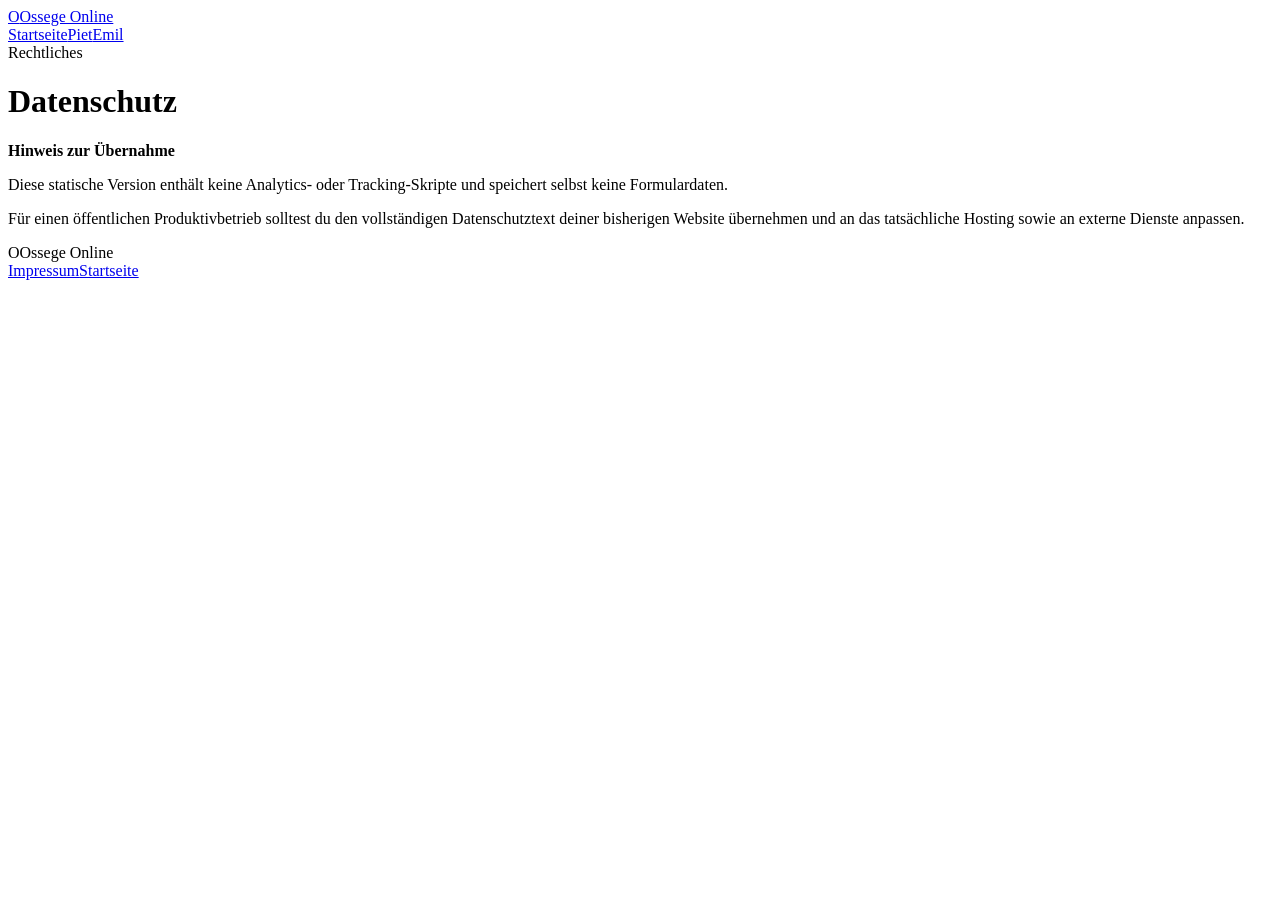
==== datenschutz.html @ f27d9ede "Add files via upload" ====
<!doctype html><html lang="de"><head><meta charset="utf-8"><meta name="viewport" content="width=device-width, initial-scale=1"><meta name="theme-color" content="#0b0b0c"><title>Datenschutz – Ossege Online</title><link rel="stylesheet" href="css/style.css"></head><body class="subpage"><header class="site-header solid"><nav class="nav shell"><a class="brand" href="index.html"><span class="brand-mark">O</span><span>Ossege Online</span></a><div class="nav-links"><a href="index.html">Startseite</a><a href="kontakt-piet.html">Piet</a><a href="kontakt-emil.html">Emil</a></div></nav></header><main class="legal shell section"><div class="section-kicker">Rechtliches</div><h1>Datenschutz</h1><div class="legal-copy"><p><strong>Hinweis zur Übernahme</strong></p><p>Diese statische Version enthält keine Analytics- oder Tracking-Skripte und speichert selbst keine Formulardaten.</p><p>Für einen öffentlichen Produktivbetrieb solltest du den vollständigen Datenschutztext deiner bisherigen Website übernehmen und an das tatsächliche Hosting sowie an externe Dienste anpassen.</p></div></main><footer class="footer"><div class="shell footer-main"><div class="brand footer-brand"><span class="brand-mark">O</span><span>Ossege Online</span></div><div class="footer-links"><a href="impressum.html">Impressum</a><a href="index.html">Startseite</a></div></div></footer><script src="js/main.js"></script></body></html>
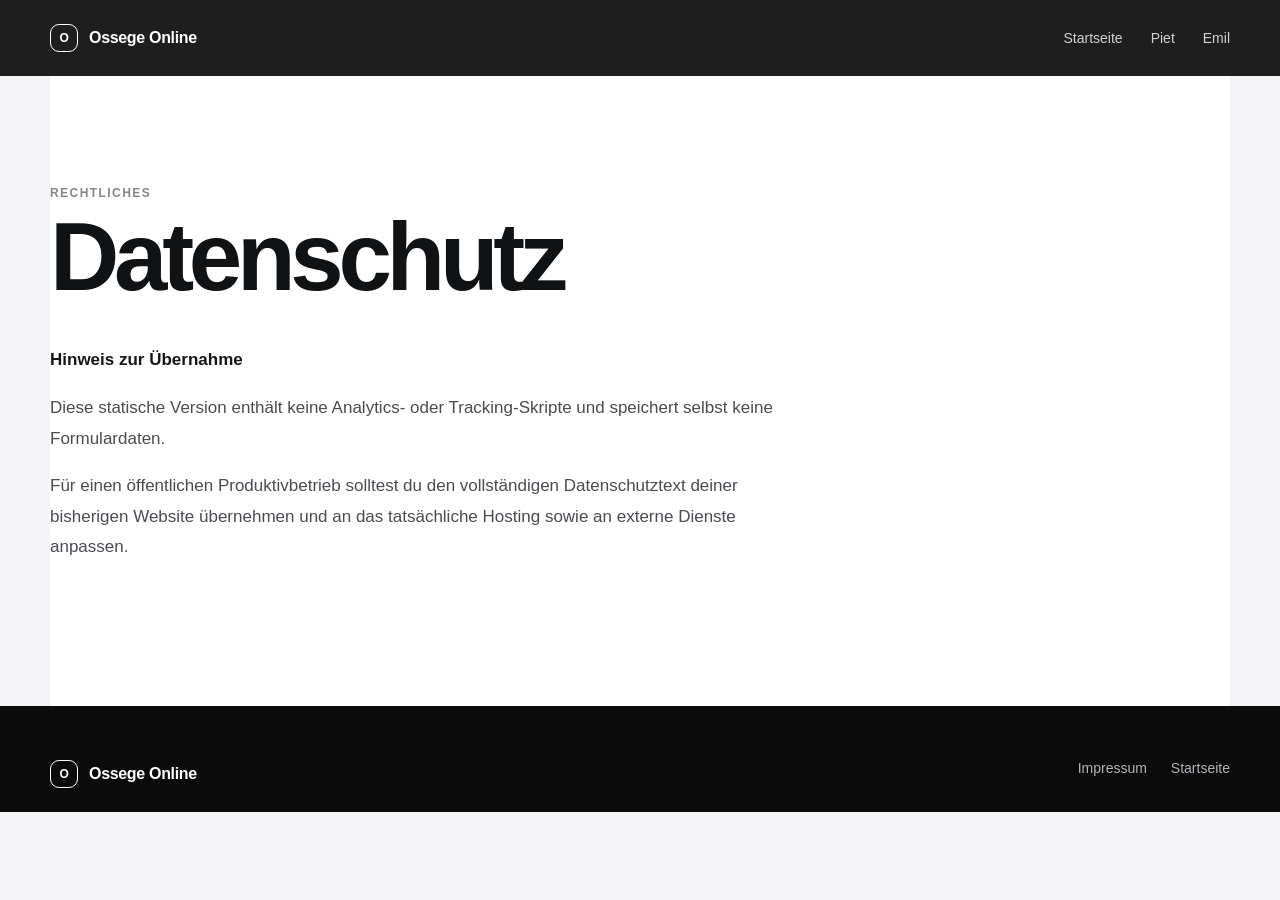
==== commit 83ad8e53: "Add files via upload" ====
--- a/datenschutz.html
+++ b/datenschutz.html
@@ -1 +1 @@
-<!doctype html><html lang="de"><head><meta charset="utf-8"><meta name="viewport" content="width=device-width, initial-scale=1"><meta name="theme-color" content="#0b0b0c"><title>Datenschutz – Ossege Online</title><link rel="stylesheet" href="css/style.css"></head><body class="subpage"><header class="site-header solid"><nav class="nav shell"><a class="brand" href="index.html"><span class="brand-mark">O</span><span>Ossege Online</span></a><div class="nav-links"><a href="index.html">Startseite</a><a href="kontakt-piet.html">Piet</a><a href="kontakt-emil.html">Emil</a></div></nav></header><main class="legal shell section"><div class="section-kicker">Rechtliches</div><h1>Datenschutz</h1><div class="legal-copy"><p><strong>Hinweis zur Übernahme</strong></p><p>Diese statische Version enthält keine Analytics- oder Tracking-Skripte und speichert selbst keine Formulardaten.</p><p>Für einen öffentlichen Produktivbetrieb solltest du den vollständigen Datenschutztext deiner bisherigen Website übernehmen und an das tatsächliche Hosting sowie an externe Dienste anpassen.</p></div></main><footer class="footer"><div class="shell footer-main"><div class="brand footer-brand"><span class="brand-mark">O</span><span>Ossege Online</span></div><div class="footer-links"><a href="impressum.html">Impressum</a><a href="index.html">Startseite</a></div></div></footer><script src="js/main.js"></script></body></html>
+<!doctype html><html lang="de"><head><meta charset="utf-8"><meta name="viewport" content="width=device-width, initial-scale=1"><meta name="theme-color" content="#0b0b0c"><title>Datenschutz – Ossege Online</title><link rel="stylesheet" href="style.css"></head><body class="subpage"><header class="site-header solid"><nav class="nav shell"><a class="brand" href="index.html"><span class="brand-mark">O</span><span>Ossege Online</span></a><div class="nav-links"><a href="index.html">Startseite</a><a href="kontakt-piet.html">Piet</a><a href="kontakt-emil.html">Emil</a></div></nav></header><main class="legal shell section"><div class="section-kicker">Rechtliches</div><h1>Datenschutz</h1><div class="legal-copy"><p><strong>Hinweis zur Übernahme</strong></p><p>Diese statische Version enthält keine Analytics- oder Tracking-Skripte und speichert selbst keine Formulardaten.</p><p>Für einen öffentlichen Produktivbetrieb solltest du den vollständigen Datenschutztext deiner bisherigen Website übernehmen und an das tatsächliche Hosting sowie an externe Dienste anpassen.</p></div></main><footer class="footer"><div class="shell footer-main"><div class="brand footer-brand"><span class="brand-mark">O</span><span>Ossege Online</span></div><div class="footer-links"><a href="impressum.html">Impressum</a><a href="index.html">Startseite</a></div></div></footer><script src="main.js"></script></body></html>
--- a/style.css
+++ b/style.css
@@ -0,0 +1,12 @@
+:root{
+  --bg:#f5f5f7;--surface:#fff;--ink:#111214;--muted:#707078;--line:rgba(17,18,20,.10);
+  --dark:#0b0b0c;--dark-2:#161619;--white:#fff;--radius:28px;--shadow:0 24px 70px rgba(0,0,0,.10);
+  --serif:Georgia,"Times New Roman",serif;--sans:-apple-system,BlinkMacSystemFont,"SF Pro Display","SF Pro Text",Inter,Segoe UI,Roboto,Helvetica,Arial,sans-serif;
+}
+*{box-sizing:border-box}html{scroll-behavior:smooth}body{margin:0;background:var(--bg);color:var(--ink);font-family:var(--sans);-webkit-font-smoothing:antialiased}body.menu-open{overflow:hidden}img{display:block;max-width:100%}a{color:inherit;text-decoration:none}.shell{width:min(1180px,calc(100% - 48px));margin-inline:auto}.site-header{position:absolute;top:0;left:0;right:0;z-index:20;color:#fff}.site-header.solid{position:relative;background:rgba(11,11,12,.92);backdrop-filter:saturate(160%) blur(18px)}.nav{height:76px;display:flex;align-items:center;justify-content:space-between}.brand{display:inline-flex;align-items:center;gap:11px;font-weight:700;letter-spacing:-.02em}.brand-mark{width:28px;height:28px;border:1px solid currentColor;border-radius:9px;display:grid;place-items:center;font-size:12px}.nav-links{display:flex;align-items:center;gap:28px;font-size:14px;color:rgba(255,255,255,.80)}.nav-links a{transition:color .2s ease}.nav-links a:hover,.nav-links a[aria-current="page"]{color:#fff}.nav-toggle{display:none}
+.hero{position:relative;min-height:100svh;display:flex;align-items:center;overflow:hidden;background:#151515;color:#fff}.hero-image{position:absolute;inset:0;width:100%;height:100%;object-fit:cover;object-position:center center;transform:scale(1.02)}.hero-scrim{position:absolute;inset:0;background:linear-gradient(180deg,rgba(0,0,0,.28) 0%,rgba(0,0,0,.12) 35%,rgba(0,0,0,.72) 100%)}.hero-content{position:relative;z-index:1;padding-top:76px}.eyebrow,.section-kicker,.small-label{font-size:12px;font-weight:700;letter-spacing:.12em;text-transform:uppercase}.hero .eyebrow{color:rgba(255,255,255,.72);margin:0 0 14px}.hero h1{font-size:clamp(64px,11vw,144px);line-height:.82;letter-spacing:-.07em;margin:0;max-width:900px}.hero h1 span{font-family:var(--serif);font-style:italic;font-weight:400;letter-spacing:-.08em}.hero-copy{font-size:clamp(17px,2vw,22px);max-width:520px;color:rgba(255,255,255,.82);margin:30px 0}.pill-button{display:inline-flex;align-items:center;gap:18px;padding:13px 16px 13px 20px;border-radius:999px;font-size:14px;font-weight:650;transition:transform .25s ease,background .25s ease}.pill-button:hover{transform:translateY(-2px)}.pill-button-light{background:#fff;color:#111}.pill-button span{font-size:18px}.hero-scroll{position:absolute;left:50%;bottom:28px;z-index:2;width:1px;height:46px;background:rgba(255,255,255,.25);overflow:hidden}.hero-scroll span{display:block;width:100%;height:18px;background:#fff;animation:scrollLine 1.8s ease-in-out infinite}.section{padding-block:110px}.intro{background:#fff}.section-kicker{color:#86868b;margin-bottom:14px}.intro-grid{display:grid;grid-template-columns:1.05fr .95fr;gap:10vw;align-items:end}.intro h2,.section-heading h2,.contact-hero h1,.soft-panel h2,.legal h1{margin:0;letter-spacing:-.055em}.intro h2{font-size:clamp(46px,7vw,90px);line-height:.94}.intro p{font-size:18px;line-height:1.65;color:var(--muted);margin:0 0 12px}.intro .lead,.contact-hero .lead{font-size:clamp(21px,2.2vw,29px);line-height:1.35;color:var(--ink);letter-spacing:-.025em}.people{background:#f5f5f7}.section-heading{display:flex;justify-content:space-between;gap:40px;align-items:end;margin-bottom:38px}.section-heading h2{font-size:clamp(38px,5vw,62px);line-height:.98}.section-heading>p{max-width:310px;color:var(--muted);margin:0;line-height:1.5}.profile-grid{display:grid;grid-template-columns:1fr 1fr;gap:22px}.profile-card{background:#fff;border-radius:var(--radius);overflow:hidden;box-shadow:0 1px 0 rgba(0,0,0,.03);transition:transform .45s cubic-bezier(.2,.7,.2,1),box-shadow .45s ease}.profile-card:hover{transform:translateY(-7px);box-shadow:var(--shadow)}.profile-image-wrap{aspect-ratio:1.22/1;overflow:hidden;background:#ddd}.profile-image-wrap img{width:100%;height:100%;object-fit:cover;transition:transform .75s cubic-bezier(.2,.7,.2,1)}.profile-card:hover .profile-image-wrap img{transform:scale(1.035)}.profile-card-body{display:flex;justify-content:space-between;align-items:center;padding:22px 24px 24px}.small-label{color:#8a8a90;font-size:10px;margin-bottom:7px}.profile-card h3{margin:0;font-size:25px;letter-spacing:-.035em}.circle-arrow{width:40px;height:40px;border:1px solid var(--line);border-radius:50%;display:grid;place-items:center;font-size:18px;transition:transform .25s ease,background .25s ease}.profile-card:hover .circle-arrow{transform:rotate(8deg);background:#111;color:#fff}.quote{padding-top:0;background:#f5f5f7}.quote-card{background:#121214;color:#fff;border-radius:34px;padding:70px 7vw;position:relative;overflow:hidden}.quote-card:after{content:"";position:absolute;inset:auto -15% -75% auto;width:65%;aspect-ratio:1;border-radius:50%;background:radial-gradient(circle,rgba(255,255,255,.10),transparent 60%)}.quote-mark{display:block;font-family:var(--serif);font-size:80px;line-height:.55;color:rgba(255,255,255,.4)}.quote-card p{position:relative;z-index:1;margin:16px 0 0;font-family:var(--serif);font-size:clamp(38px,6vw,82px);letter-spacing:-.04em;line-height:1}
+.contact-hero{padding-top:70px;background:#fff}.contact-hero-grid{display:grid;grid-template-columns:1fr .72fr;gap:9vw;align-items:center;min-height:620px}.contact-hero h1{font-size:clamp(70px,10vw,130px);line-height:.84}.portrait-card{aspect-ratio:1/1;max-width:530px;margin-left:auto;border-radius:34px;overflow:hidden;background:#ddd;box-shadow:var(--shadow)}.portrait-card img{width:100%;height:100%;object-fit:cover}.contact-links{background:#f5f5f7}.link-list{border-top:1px solid var(--line)}.link-row{display:flex;align-items:center;justify-content:space-between;padding:22px 0;border-bottom:1px solid var(--line);font-size:clamp(20px,2.5vw,30px);letter-spacing:-.035em;transition:padding .28s ease;color:#141416}.link-row span:last-child{font-size:24px;color:#8a8a90}.link-row:hover{padding-left:10px;padding-right:10px}.contact-note{padding-top:0;background:#f5f5f7}.soft-panel{background:#fff;border-radius:34px;padding:56px}.soft-panel h2{font-size:clamp(42px,6vw,76px);line-height:.95;margin-bottom:22px}.soft-panel p{max-width:650px;color:var(--muted);font-size:18px;line-height:1.6;margin:0}
+.legal{min-height:70svh;background:#fff}.legal h1{font-size:clamp(56px,8vw,96px);line-height:.9;margin-bottom:45px}.legal-copy{max-width:760px;color:#4b4b52;font-size:17px;line-height:1.8}.legal-copy strong{color:#17171a}.footer{background:#0b0b0c;color:#fff;padding:54px 0 24px}.footer-main{display:flex;justify-content:space-between;gap:50px}.footer-brand{color:#fff}.footer-note{color:#8e8e95;max-width:340px;line-height:1.5;margin:18px 0 0;font-size:14px}.footer-links{display:flex;flex-wrap:wrap;gap:12px 24px;align-content:flex-start}.footer-links a{color:#b3b3ba;font-size:14px}.footer-links a:hover{color:#fff}.footer-bottom{margin-top:60px;padding-top:18px;border-top:1px solid rgba(255,255,255,.10);display:flex;justify-content:space-between;color:#707078;font-size:12px}
+.reveal{opacity:0;transform:translateY(24px);transition:opacity .8s ease,transform .8s cubic-bezier(.2,.65,.25,1)}.reveal.is-visible{opacity:1;transform:none}.reveal-delay{transition-delay:.10s}@keyframes scrollLine{0%{transform:translateY(-18px);opacity:0}20%{opacity:1}70%{opacity:1}100%{transform:translateY(46px);opacity:0}}
+@media(max-width:800px){.shell{width:min(100% - 32px,1180px)}.nav{height:68px}.nav-toggle{display:flex;flex-direction:column;gap:6px;border:0;background:none;color:#fff;padding:10px;cursor:pointer}.nav-toggle span{width:22px;height:1.5px;background:currentColor;transition:transform .25s ease}.nav-links{position:fixed;inset:68px 0 0;background:rgba(11,11,12,.97);backdrop-filter:blur(24px);flex-direction:column;justify-content:center;gap:26px;font-size:30px;opacity:0;pointer-events:none;transform:translateY(-10px);transition:opacity .3s ease,transform .3s ease}.nav-links.open{opacity:1;pointer-events:auto;transform:none}.nav-toggle.active span:first-child{transform:translateY(3.75px) rotate(45deg)}.nav-toggle.active span:last-child{transform:translateY(-3.75px) rotate(-45deg)}.hero h1{font-size:clamp(64px,21vw,110px)}.hero-copy{max-width:390px}.section{padding-block:82px}.intro-grid,.contact-hero-grid{grid-template-columns:1fr;gap:45px}.intro-grid h2{font-size:clamp(48px,15vw,78px)}.profile-grid{grid-template-columns:1fr}.section-heading,.footer-main{display:block}.section-heading>p{margin-top:16px}.quote-card{padding:48px 28px}.contact-hero{padding-top:65px}.portrait-card{margin:0;max-width:none;width:min(100%,580px)}.soft-panel{padding:38px 26px}.footer-links{margin-top:30px}.footer-bottom{display:block}.footer-bottom span+span{display:none}}
+@media(prefers-reduced-motion:reduce){html{scroll-behavior:auto}.reveal{opacity:1;transform:none;transition:none}.hero-scroll{display:none}*{animation:none!important;transition:none!important}}
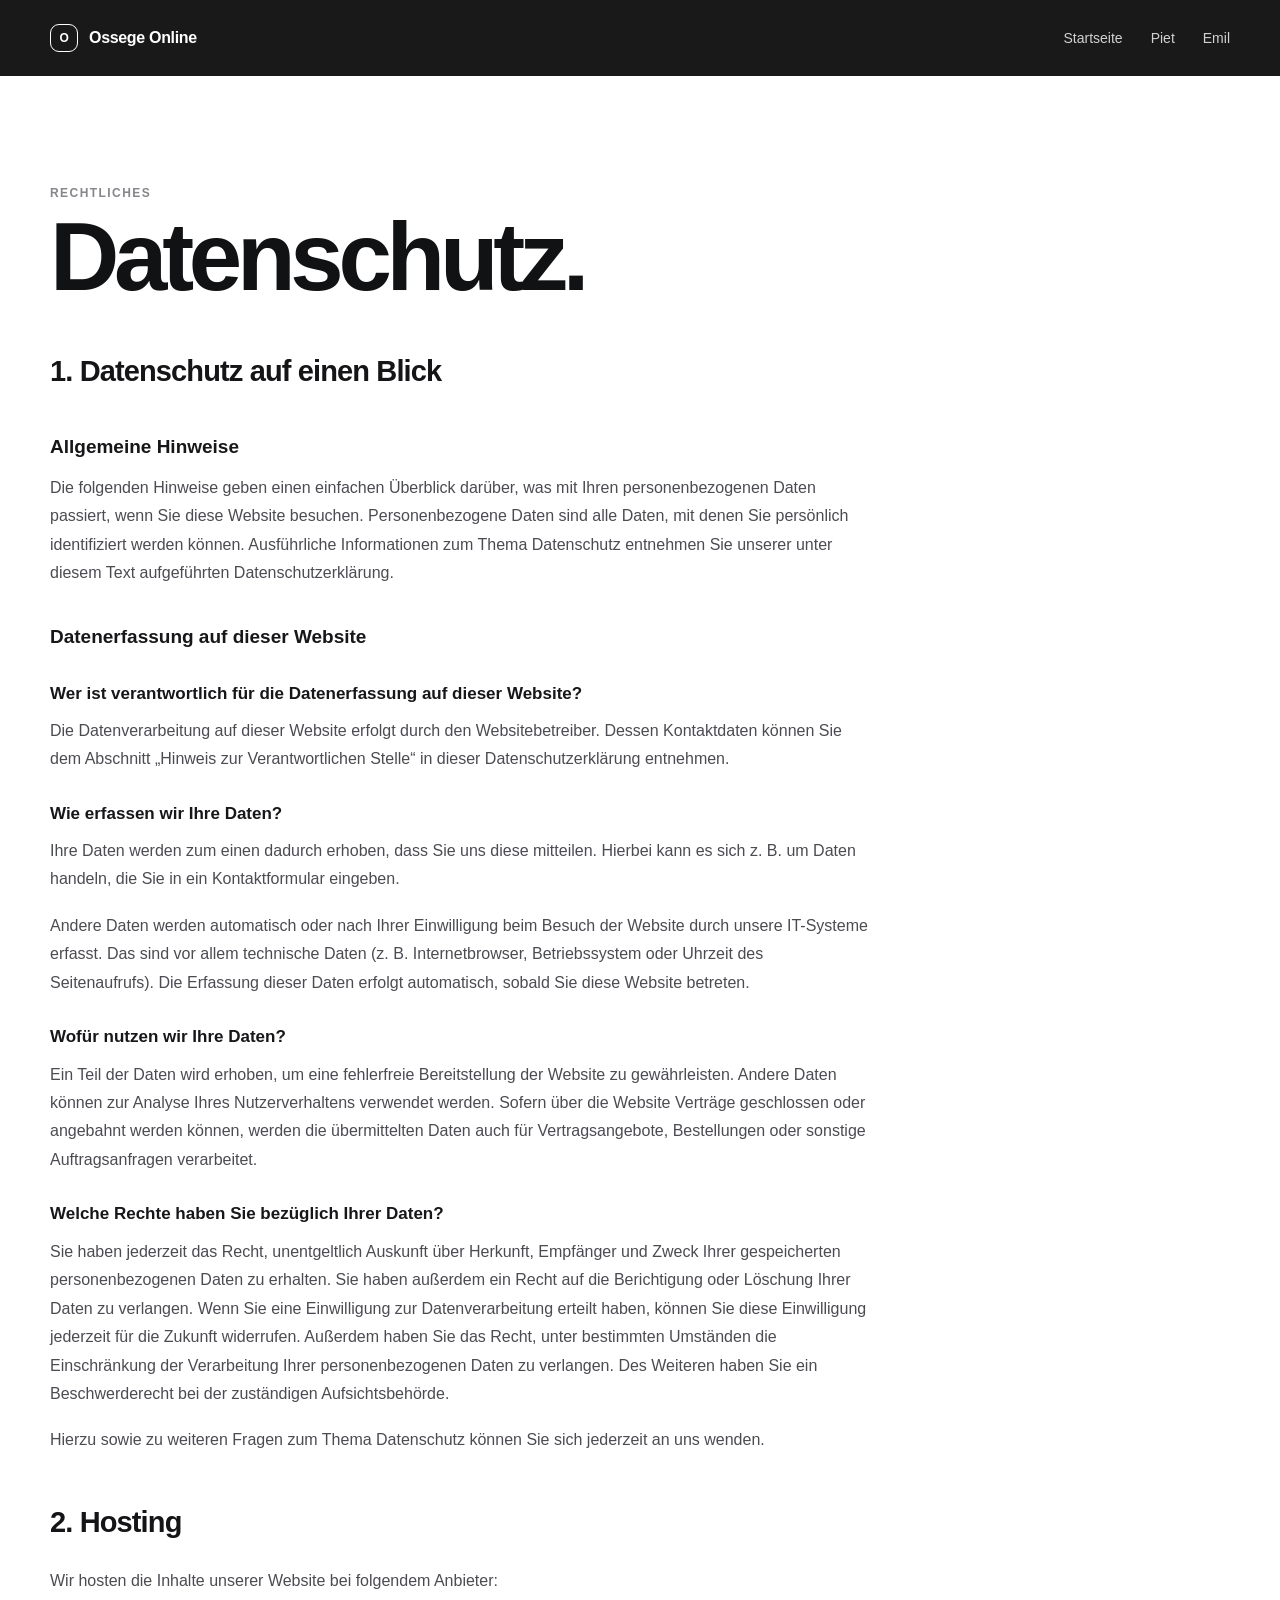
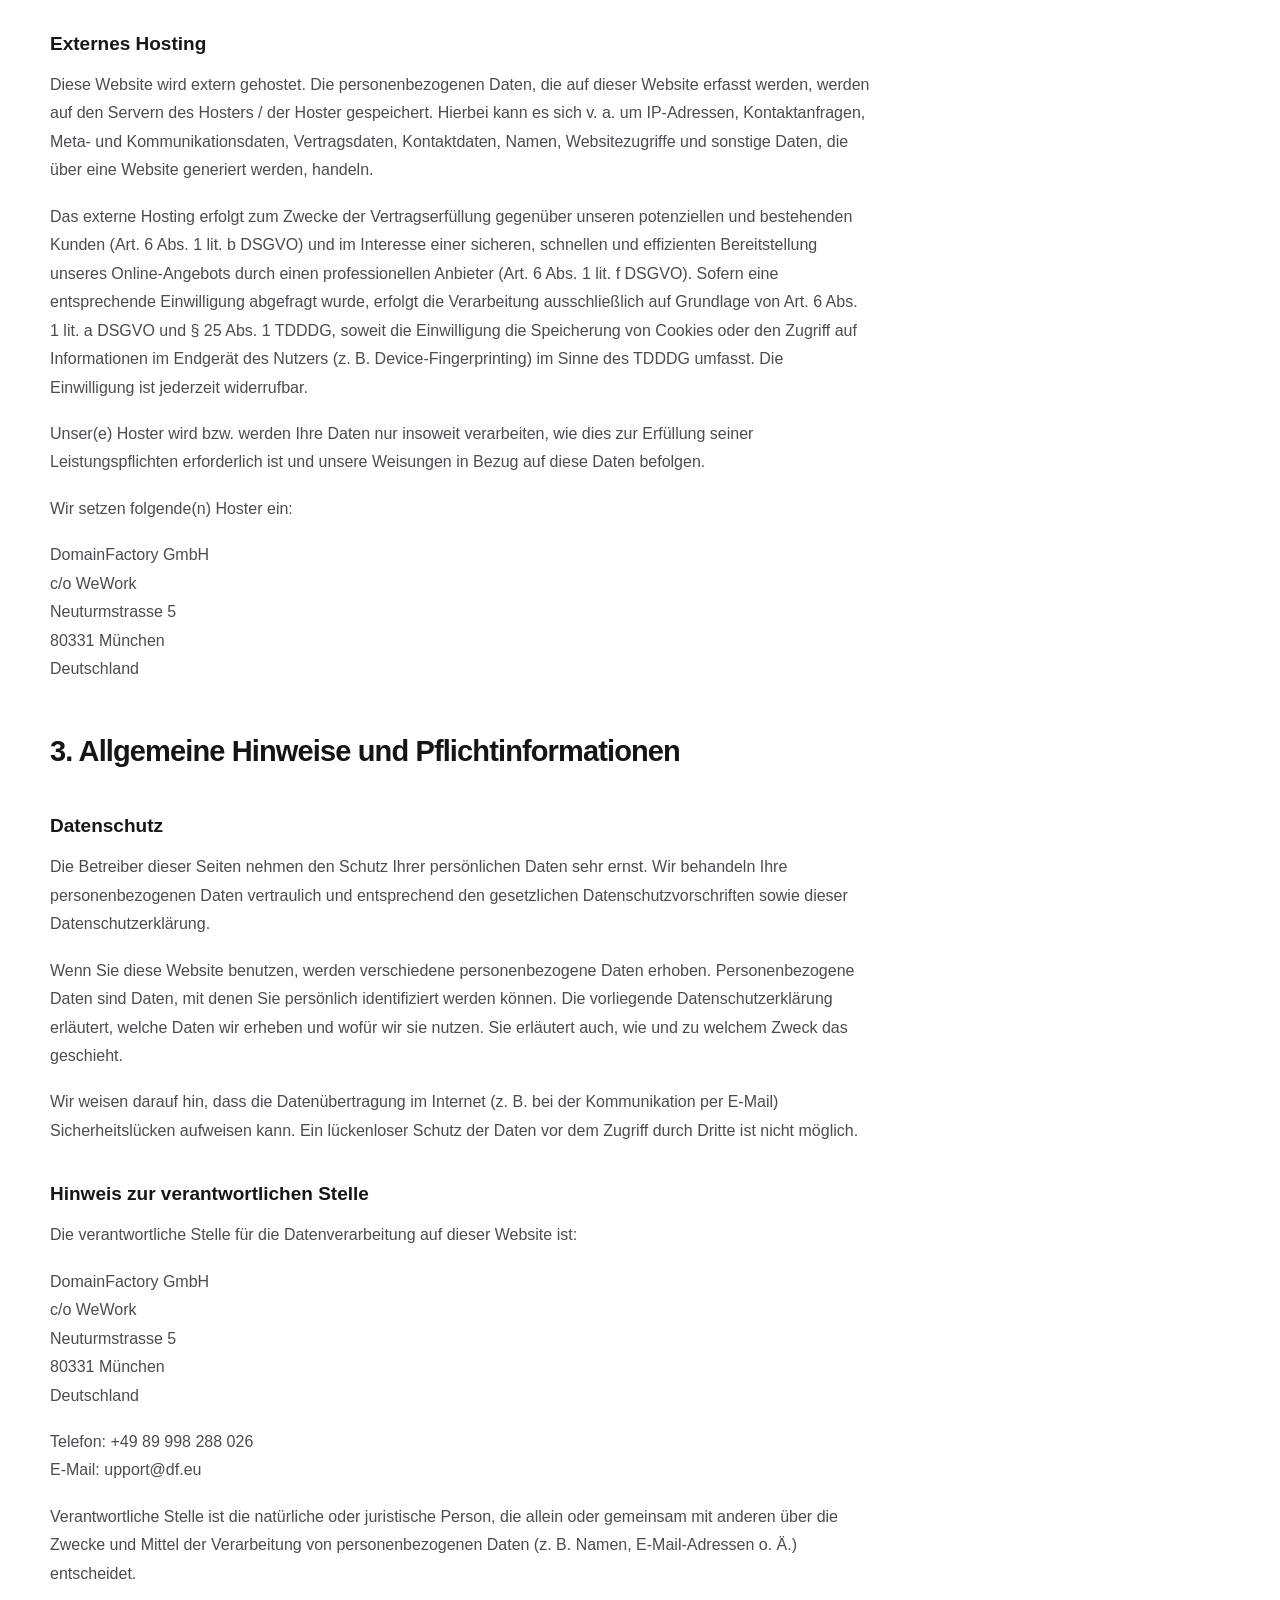
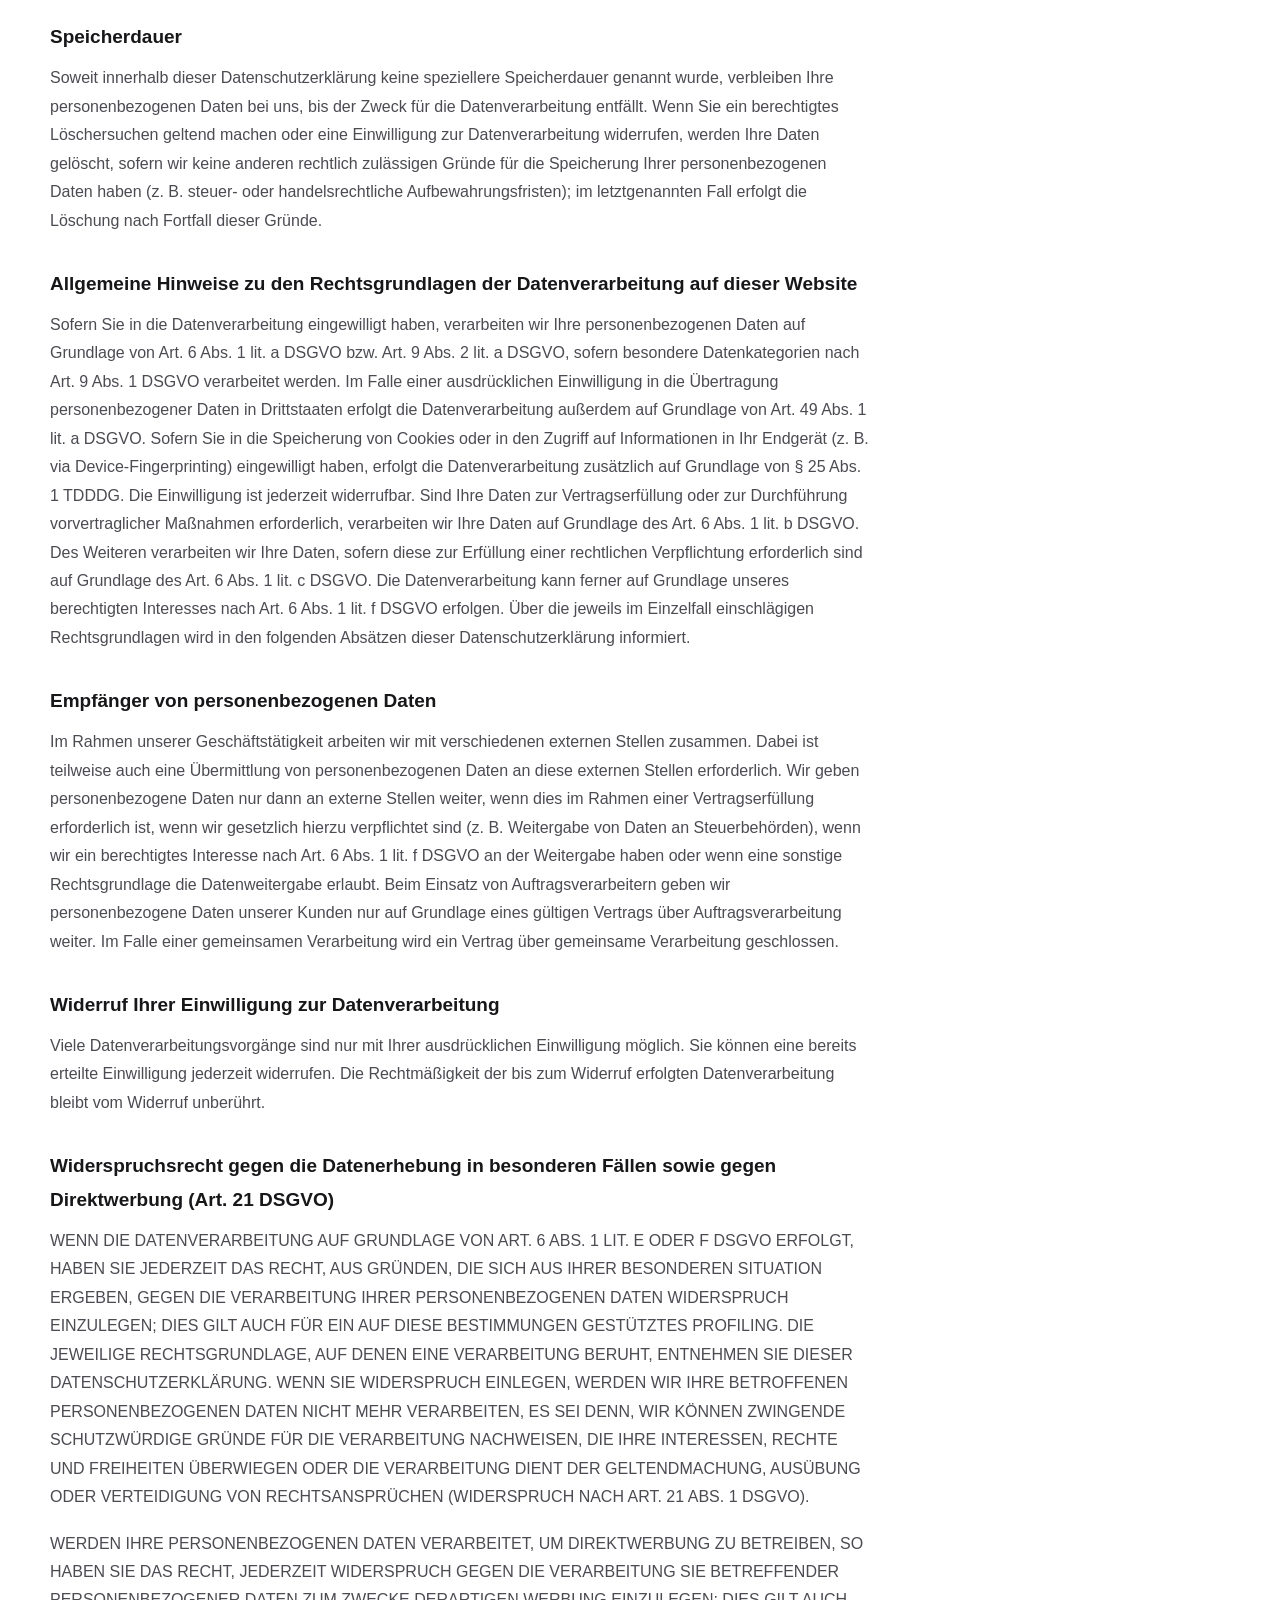
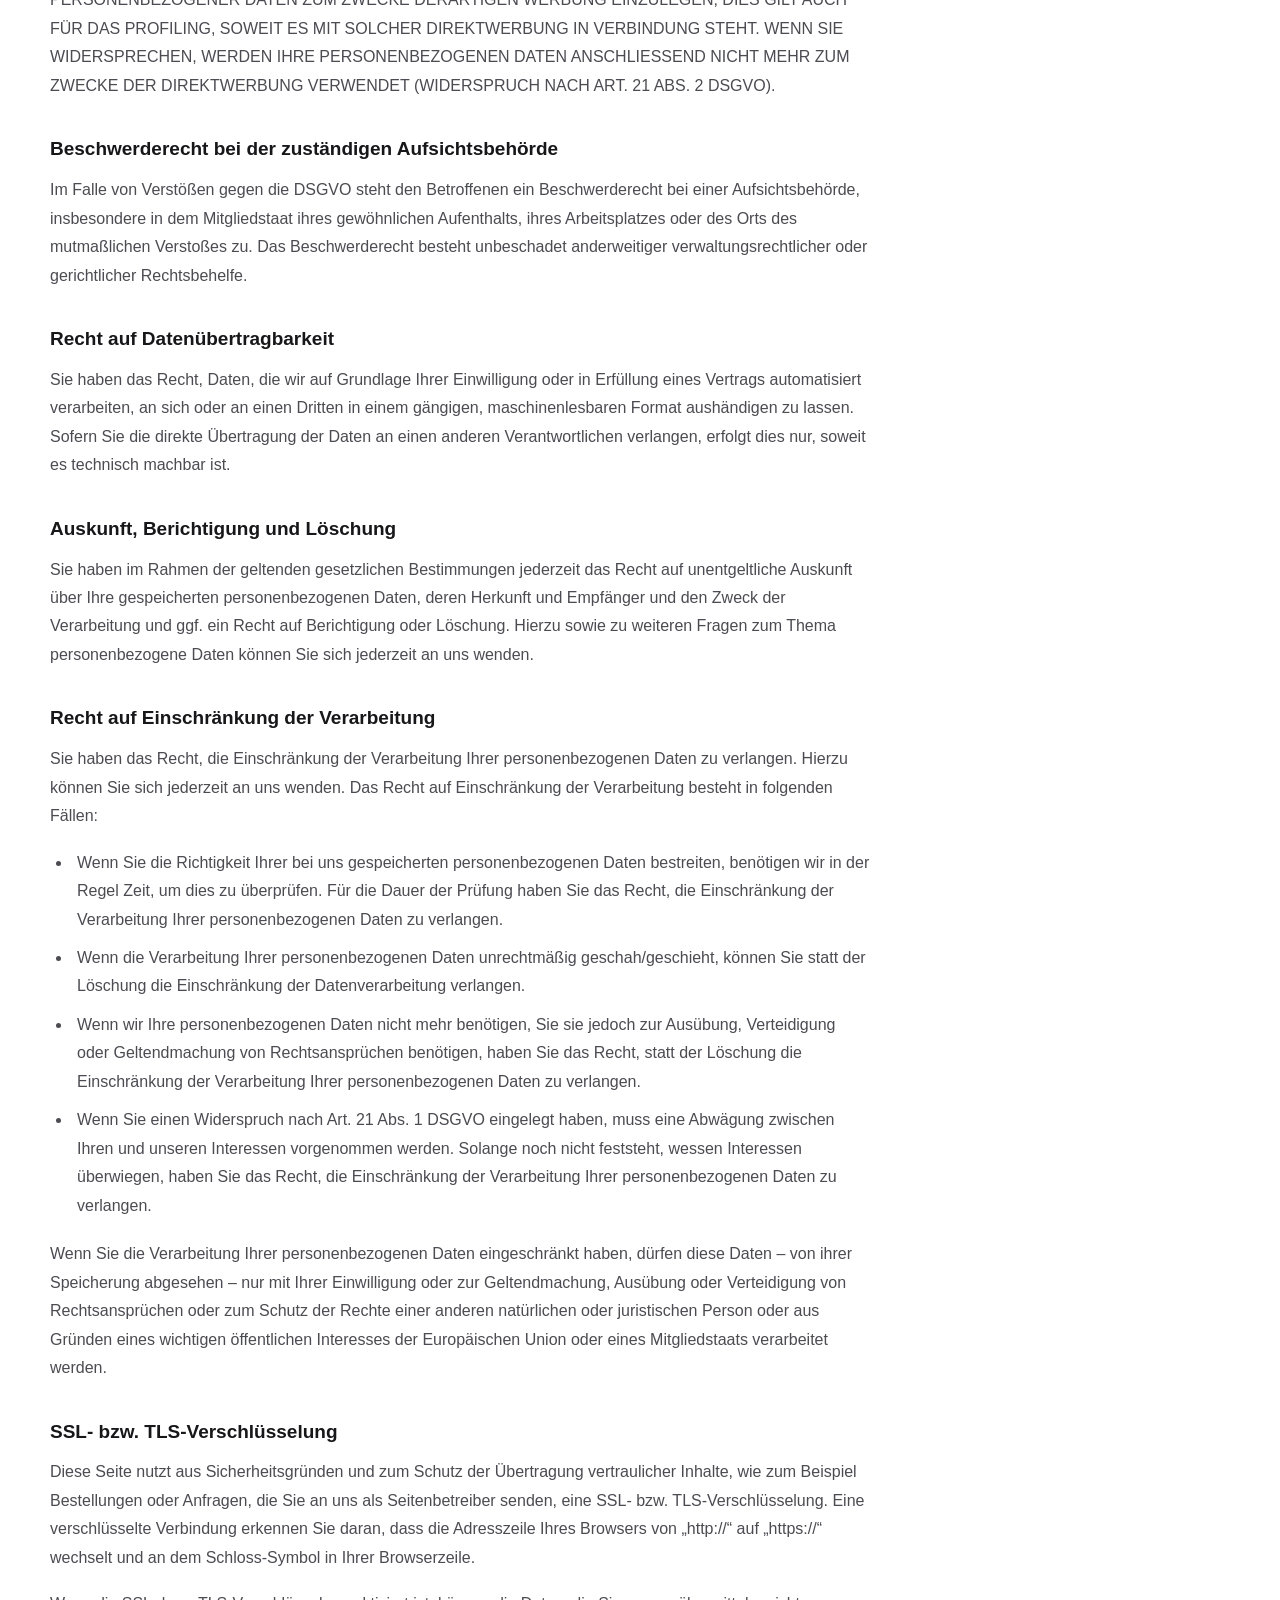
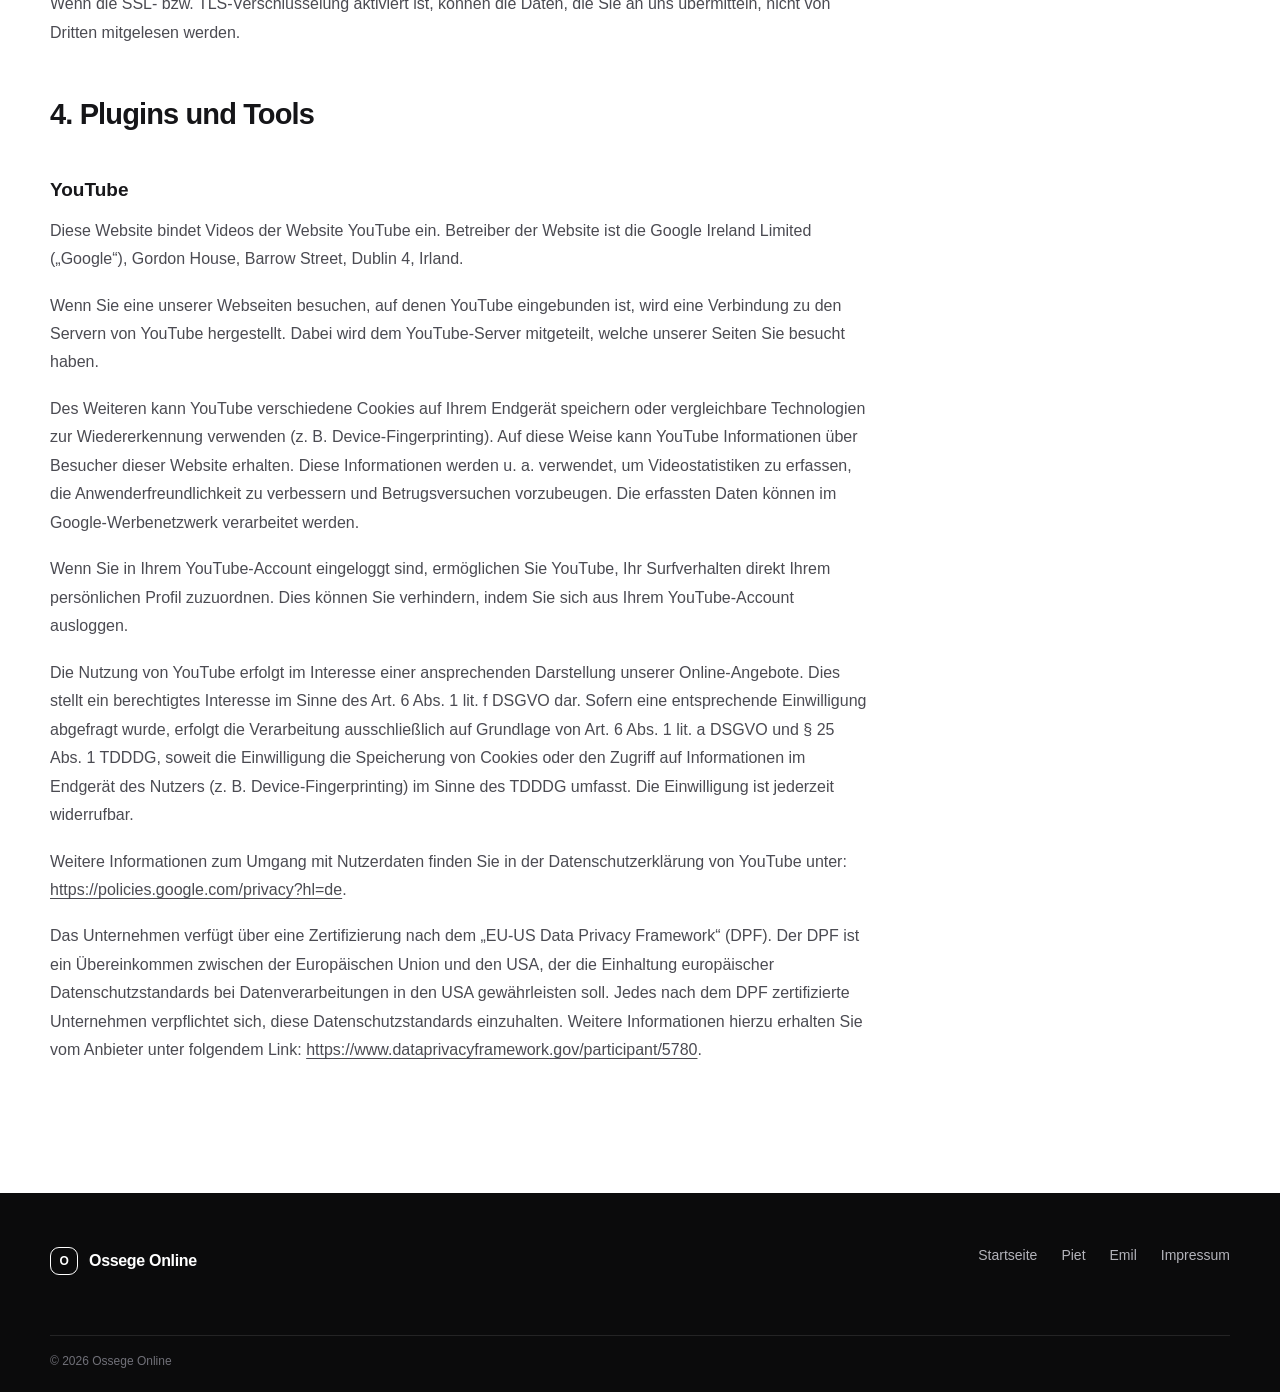
==== commit 4face073: "Add files via upload" ====
--- a/datenschutz.html
+++ b/datenschutz.html
@@ -1 +1,116 @@
-<!doctype html><html lang="de"><head><meta charset="utf-8"><meta name="viewport" content="width=device-width, initial-scale=1"><meta name="theme-color" content="#0b0b0c"><title>Datenschutz – Ossege Online</title><link rel="stylesheet" href="style.css"></head><body class="subpage"><header class="site-header solid"><nav class="nav shell"><a class="brand" href="index.html"><span class="brand-mark">O</span><span>Ossege Online</span></a><div class="nav-links"><a href="index.html">Startseite</a><a href="kontakt-piet.html">Piet</a><a href="kontakt-emil.html">Emil</a></div></nav></header><main class="legal shell section"><div class="section-kicker">Rechtliches</div><h1>Datenschutz</h1><div class="legal-copy"><p><strong>Hinweis zur Übernahme</strong></p><p>Diese statische Version enthält keine Analytics- oder Tracking-Skripte und speichert selbst keine Formulardaten.</p><p>Für einen öffentlichen Produktivbetrieb solltest du den vollständigen Datenschutztext deiner bisherigen Website übernehmen und an das tatsächliche Hosting sowie an externe Dienste anpassen.</p></div></main><footer class="footer"><div class="shell footer-main"><div class="brand footer-brand"><span class="brand-mark">O</span><span>Ossege Online</span></div><div class="footer-links"><a href="impressum.html">Impressum</a><a href="index.html">Startseite</a></div></div></footer><script src="main.js"></script></body></html>
+<!doctype html>
+<html lang="de">
+<head>
+  <meta charset="utf-8">
+  <meta name="viewport" content="width=device-width, initial-scale=1">
+  <meta name="theme-color" content="#0b0b0c">
+  <meta name="description" content="Datenschutzerklärung von Ossege Online.">
+  <title>Datenschutz – Ossege Online</title>
+  <link rel="stylesheet" href="style.css">
+</head>
+<body class="subpage">
+  <header class="site-header solid">
+    <nav class="nav shell" aria-label="Hauptnavigation">
+      <a class="brand" href="index.html"><span class="brand-mark">O</span><span>Ossege Online</span></a>
+      <button class="nav-toggle" type="button" aria-expanded="false" aria-controls="nav-links" aria-label="Menü öffnen"><span></span><span></span></button>
+      <div class="nav-links" id="nav-links">
+        <a href="index.html">Startseite</a><a href="kontakt-piet.html">Piet</a><a href="kontakt-emil.html">Emil</a>
+      </div>
+    </nav>
+  </header>
+
+  <main class="legal section shell">
+    <div class="section-kicker">Rechtliches</div>
+    <h1>Datenschutz.</h1>
+    <div class="legal-copy">
+      <h2>1. Datenschutz auf einen Blick</h2>
+      <h3>Allgemeine Hinweise</h3>
+      <p>Die folgenden Hinweise geben einen einfachen Überblick darüber, was mit Ihren personenbezogenen Daten passiert, wenn Sie diese Website besuchen. Personenbezogene Daten sind alle Daten, mit denen Sie persönlich identifiziert werden können. Ausführliche Informationen zum Thema Datenschutz entnehmen Sie unserer unter diesem Text aufgeführten Datenschutzerklärung.</p>
+
+      <h3>Datenerfassung auf dieser Website</h3>
+      <h4>Wer ist verantwortlich für die Datenerfassung auf dieser Website?</h4>
+      <p>Die Datenverarbeitung auf dieser Website erfolgt durch den Websitebetreiber. Dessen Kontaktdaten können Sie dem Abschnitt „Hinweis zur Verantwortlichen Stelle“ in dieser Datenschutzerklärung entnehmen.</p>
+      <h4>Wie erfassen wir Ihre Daten?</h4>
+      <p>Ihre Daten werden zum einen dadurch erhoben, dass Sie uns diese mitteilen. Hierbei kann es sich z. B. um Daten handeln, die Sie in ein Kontaktformular eingeben.</p>
+      <p>Andere Daten werden automatisch oder nach Ihrer Einwilligung beim Besuch der Website durch unsere IT-Systeme erfasst. Das sind vor allem technische Daten (z. B. Internetbrowser, Betriebssystem oder Uhrzeit des Seitenaufrufs). Die Erfassung dieser Daten erfolgt automatisch, sobald Sie diese Website betreten.</p>
+      <h4>Wofür nutzen wir Ihre Daten?</h4>
+      <p>Ein Teil der Daten wird erhoben, um eine fehlerfreie Bereitstellung der Website zu gewährleisten. Andere Daten können zur Analyse Ihres Nutzerverhaltens verwendet werden. Sofern über die Website Verträge geschlossen oder angebahnt werden können, werden die übermittelten Daten auch für Vertragsangebote, Bestellungen oder sonstige Auftragsanfragen verarbeitet.</p>
+      <h4>Welche Rechte haben Sie bezüglich Ihrer Daten?</h4>
+      <p>Sie haben jederzeit das Recht, unentgeltlich Auskunft über Herkunft, Empfänger und Zweck Ihrer gespeicherten personenbezogenen Daten zu erhalten. Sie haben außerdem ein Recht auf die Berichtigung oder Löschung Ihrer Daten zu verlangen. Wenn Sie eine Einwilligung zur Datenverarbeitung erteilt haben, können Sie diese Einwilligung jederzeit für die Zukunft widerrufen. Außerdem haben Sie das Recht, unter bestimmten Umständen die Einschränkung der Verarbeitung Ihrer personenbezogenen Daten zu verlangen. Des Weiteren haben Sie ein Beschwerderecht bei der zuständigen Aufsichtsbehörde.</p>
+      <p>Hierzu sowie zu weiteren Fragen zum Thema Datenschutz können Sie sich jederzeit an uns wenden.</p>
+
+      <h2>2. Hosting</h2>
+      <p>Wir hosten die Inhalte unserer Website bei folgendem Anbieter:</p>
+      <h3>Externes Hosting</h3>
+      <p>Diese Website wird extern gehostet. Die personenbezogenen Daten, die auf dieser Website erfasst werden, werden auf den Servern des Hosters / der Hoster gespeichert. Hierbei kann es sich v. a. um IP-Adressen, Kontaktanfragen, Meta- und Kommunikationsdaten, Vertragsdaten, Kontaktdaten, Namen, Websitezugriffe und sonstige Daten, die über eine Website generiert werden, handeln.</p>
+      <p>Das externe Hosting erfolgt zum Zwecke der Vertragserfüllung gegenüber unseren potenziellen und bestehenden Kunden (Art. 6 Abs. 1 lit. b DSGVO) und im Interesse einer sicheren, schnellen und effizienten Bereitstellung unseres Online-Angebots durch einen professionellen Anbieter (Art. 6 Abs. 1 lit. f DSGVO). Sofern eine entsprechende Einwilligung abgefragt wurde, erfolgt die Verarbeitung ausschließlich auf Grundlage von Art. 6 Abs. 1 lit. a DSGVO und § 25 Abs. 1 TDDDG, soweit die Einwilligung die Speicherung von Cookies oder den Zugriff auf Informationen im Endgerät des Nutzers (z. B. Device-Fingerprinting) im Sinne des TDDDG umfasst. Die Einwilligung ist jederzeit widerrufbar.</p>
+      <p>Unser(e) Hoster wird bzw. werden Ihre Daten nur insoweit verarbeiten, wie dies zur Erfüllung seiner Leistungspflichten erforderlich ist und unsere Weisungen in Bezug auf diese Daten befolgen.</p>
+      <p>Wir setzen folgende(n) Hoster ein:</p>
+      <p>DomainFactory GmbH<br>c/o WeWork<br>Neuturmstrasse 5<br>80331 München<br>Deutschland</p>
+
+      <h2>3. Allgemeine Hinweise und Pflichtinformationen</h2>
+      <h3>Datenschutz</h3>
+      <p>Die Betreiber dieser Seiten nehmen den Schutz Ihrer persönlichen Daten sehr ernst. Wir behandeln Ihre personenbezogenen Daten vertraulich und entsprechend den gesetzlichen Datenschutzvorschriften sowie dieser Datenschutzerklärung.</p>
+      <p>Wenn Sie diese Website benutzen, werden verschiedene personenbezogene Daten erhoben. Personenbezogene Daten sind Daten, mit denen Sie persönlich identifiziert werden können. Die vorliegende Datenschutzerklärung erläutert, welche Daten wir erheben und wofür wir sie nutzen. Sie erläutert auch, wie und zu welchem Zweck das geschieht.</p>
+      <p>Wir weisen darauf hin, dass die Datenübertragung im Internet (z. B. bei der Kommunikation per E-Mail) Sicherheitslücken aufweisen kann. Ein lückenloser Schutz der Daten vor dem Zugriff durch Dritte ist nicht möglich.</p>
+      <h3>Hinweis zur verantwortlichen Stelle</h3>
+      <p>Die verantwortliche Stelle für die Datenverarbeitung auf dieser Website ist:</p>
+      <p>DomainFactory GmbH<br>c/o WeWork<br>Neuturmstrasse 5<br>80331 München<br>Deutschland</p>
+      <p>Telefon: +49 89 998 288 026<br>E-Mail: upport@df.eu</p>
+      <p>Verantwortliche Stelle ist die natürliche oder juristische Person, die allein oder gemeinsam mit anderen über die Zwecke und Mittel der Verarbeitung von personenbezogenen Daten (z. B. Namen, E-Mail-Adressen o. Ä.) entscheidet.</p>
+
+      <h3>Speicherdauer</h3>
+      <p>Soweit innerhalb dieser Datenschutzerklärung keine speziellere Speicherdauer genannt wurde, verbleiben Ihre personenbezogenen Daten bei uns, bis der Zweck für die Datenverarbeitung entfällt. Wenn Sie ein berechtigtes Löschersuchen geltend machen oder eine Einwilligung zur Datenverarbeitung widerrufen, werden Ihre Daten gelöscht, sofern wir keine anderen rechtlich zulässigen Gründe für die Speicherung Ihrer personenbezogenen Daten haben (z. B. steuer- oder handelsrechtliche Aufbewahrungsfristen); im letztgenannten Fall erfolgt die Löschung nach Fortfall dieser Gründe.</p>
+
+      <h3>Allgemeine Hinweise zu den Rechtsgrundlagen der Datenverarbeitung auf dieser Website</h3>
+      <p>Sofern Sie in die Datenverarbeitung eingewilligt haben, verarbeiten wir Ihre personenbezogenen Daten auf Grundlage von Art. 6 Abs. 1 lit. a DSGVO bzw. Art. 9 Abs. 2 lit. a DSGVO, sofern besondere Datenkategorien nach Art. 9 Abs. 1 DSGVO verarbeitet werden. Im Falle einer ausdrücklichen Einwilligung in die Übertragung personenbezogener Daten in Drittstaaten erfolgt die Datenverarbeitung außerdem auf Grundlage von Art. 49 Abs. 1 lit. a DSGVO. Sofern Sie in die Speicherung von Cookies oder in den Zugriff auf Informationen in Ihr Endgerät (z. B. via Device-Fingerprinting) eingewilligt haben, erfolgt die Datenverarbeitung zusätzlich auf Grundlage von § 25 Abs. 1 TDDDG. Die Einwilligung ist jederzeit widerrufbar. Sind Ihre Daten zur Vertragserfüllung oder zur Durchführung vorvertraglicher Maßnahmen erforderlich, verarbeiten wir Ihre Daten auf Grundlage des Art. 6 Abs. 1 lit. b DSGVO. Des Weiteren verarbeiten wir Ihre Daten, sofern diese zur Erfüllung einer rechtlichen Verpflichtung erforderlich sind auf Grundlage des Art. 6 Abs. 1 lit. c DSGVO. Die Datenverarbeitung kann ferner auf Grundlage unseres berechtigten Interesses nach Art. 6 Abs. 1 lit. f DSGVO erfolgen. Über die jeweils im Einzelfall einschlägigen Rechtsgrundlagen wird in den folgenden Absätzen dieser Datenschutzerklärung informiert.</p>
+
+      <h3>Empfänger von personenbezogenen Daten</h3>
+      <p>Im Rahmen unserer Geschäftstätigkeit arbeiten wir mit verschiedenen externen Stellen zusammen. Dabei ist teilweise auch eine Übermittlung von personenbezogenen Daten an diese externen Stellen erforderlich. Wir geben personenbezogene Daten nur dann an externe Stellen weiter, wenn dies im Rahmen einer Vertragserfüllung erforderlich ist, wenn wir gesetzlich hierzu verpflichtet sind (z. B. Weitergabe von Daten an Steuerbehörden), wenn wir ein berechtigtes Interesse nach Art. 6 Abs. 1 lit. f DSGVO an der Weitergabe haben oder wenn eine sonstige Rechtsgrundlage die Datenweitergabe erlaubt. Beim Einsatz von Auftragsverarbeitern geben wir personenbezogene Daten unserer Kunden nur auf Grundlage eines gültigen Vertrags über Auftragsverarbeitung weiter. Im Falle einer gemeinsamen Verarbeitung wird ein Vertrag über gemeinsame Verarbeitung geschlossen.</p>
+
+      <h3>Widerruf Ihrer Einwilligung zur Datenverarbeitung</h3>
+      <p>Viele Datenverarbeitungsvorgänge sind nur mit Ihrer ausdrücklichen Einwilligung möglich. Sie können eine bereits erteilte Einwilligung jederzeit widerrufen. Die Rechtmäßigkeit der bis zum Widerruf erfolgten Datenverarbeitung bleibt vom Widerruf unberührt.</p>
+
+      <h3>Widerspruchsrecht gegen die Datenerhebung in besonderen Fällen sowie gegen Direktwerbung (Art. 21 DSGVO)</h3>
+      <p>WENN DIE DATENVERARBEITUNG AUF GRUNDLAGE VON ART. 6 ABS. 1 LIT. E ODER F DSGVO ERFOLGT, HABEN SIE JEDERZEIT DAS RECHT, AUS GRÜNDEN, DIE SICH AUS IHRER BESONDEREN SITUATION ERGEBEN, GEGEN DIE VERARBEITUNG IHRER PERSONENBEZOGENEN DATEN WIDERSPRUCH EINZULEGEN; DIES GILT AUCH FÜR EIN AUF DIESE BESTIMMUNGEN GESTÜTZTES PROFILING. DIE JEWEILIGE RECHTSGRUNDLAGE, AUF DENEN EINE VERARBEITUNG BERUHT, ENTNEHMEN SIE DIESER DATENSCHUTZERKLÄRUNG. WENN SIE WIDERSPRUCH EINLEGEN, WERDEN WIR IHRE BETROFFENEN PERSONENBEZOGENEN DATEN NICHT MEHR VERARBEITEN, ES SEI DENN, WIR KÖNNEN ZWINGENDE SCHUTZWÜRDIGE GRÜNDE FÜR DIE VERARBEITUNG NACHWEISEN, DIE IHRE INTERESSEN, RECHTE UND FREIHEITEN ÜBERWIEGEN ODER DIE VERARBEITUNG DIENT DER GELTENDMACHUNG, AUSÜBUNG ODER VERTEIDIGUNG VON RECHTSANSPRÜCHEN (WIDERSPRUCH NACH ART. 21 ABS. 1 DSGVO).</p>
+      <p>WERDEN IHRE PERSONENBEZOGENEN DATEN VERARBEITET, UM DIREKTWERBUNG ZU BETREIBEN, SO HABEN SIE DAS RECHT, JEDERZEIT WIDERSPRUCH GEGEN DIE VERARBEITUNG SIE BETREFFENDER PERSONENBEZOGENER DATEN ZUM ZWECKE DERARTIGEN WERBUNG EINZULEGEN; DIES GILT AUCH FÜR DAS PROFILING, SOWEIT ES MIT SOLCHER DIREKTWERBUNG IN VERBINDUNG STEHT. WENN SIE WIDERSPRECHEN, WERDEN IHRE PERSONENBEZOGENEN DATEN ANSCHLIESSEND NICHT MEHR ZUM ZWECKE DER DIREKTWERBUNG VERWENDET (WIDERSPRUCH NACH ART. 21 ABS. 2 DSGVO).</p>
+
+      <h3>Beschwerderecht bei der zuständigen Aufsichtsbehörde</h3>
+      <p>Im Falle von Verstößen gegen die DSGVO steht den Betroffenen ein Beschwerderecht bei einer Aufsichtsbehörde, insbesondere in dem Mitgliedstaat ihres gewöhnlichen Aufenthalts, ihres Arbeitsplatzes oder des Orts des mutmaßlichen Verstoßes zu. Das Beschwerderecht besteht unbeschadet anderweitiger verwaltungsrechtlicher oder gerichtlicher Rechtsbehelfe.</p>
+
+      <h3>Recht auf Datenübertragbarkeit</h3>
+      <p>Sie haben das Recht, Daten, die wir auf Grundlage Ihrer Einwilligung oder in Erfüllung eines Vertrags automatisiert verarbeiten, an sich oder an einen Dritten in einem gängigen, maschinenlesbaren Format aushändigen zu lassen. Sofern Sie die direkte Übertragung der Daten an einen anderen Verantwortlichen verlangen, erfolgt dies nur, soweit es technisch machbar ist.</p>
+
+      <h3>Auskunft, Berichtigung und Löschung</h3>
+      <p>Sie haben im Rahmen der geltenden gesetzlichen Bestimmungen jederzeit das Recht auf unentgeltliche Auskunft über Ihre gespeicherten personenbezogenen Daten, deren Herkunft und Empfänger und den Zweck der Verarbeitung und ggf. ein Recht auf Berichtigung oder Löschung. Hierzu sowie zu weiteren Fragen zum Thema personenbezogene Daten können Sie sich jederzeit an uns wenden.</p>
+
+      <h3>Recht auf Einschränkung der Verarbeitung</h3>
+      <p>Sie haben das Recht, die Einschränkung der Verarbeitung Ihrer personenbezogenen Daten zu verlangen. Hierzu können Sie sich jederzeit an uns wenden. Das Recht auf Einschränkung der Verarbeitung besteht in folgenden Fällen:</p>
+      <ul>
+        <li>Wenn Sie die Richtigkeit Ihrer bei uns gespeicherten personenbezogenen Daten bestreiten, benötigen wir in der Regel Zeit, um dies zu überprüfen. Für die Dauer der Prüfung haben Sie das Recht, die Einschränkung der Verarbeitung Ihrer personenbezogenen Daten zu verlangen.</li>
+        <li>Wenn die Verarbeitung Ihrer personenbezogenen Daten unrechtmäßig geschah/geschieht, können Sie statt der Löschung die Einschränkung der Datenverarbeitung verlangen.</li>
+        <li>Wenn wir Ihre personenbezogenen Daten nicht mehr benötigen, Sie sie jedoch zur Ausübung, Verteidigung oder Geltendmachung von Rechtsansprüchen benötigen, haben Sie das Recht, statt der Löschung die Einschränkung der Verarbeitung Ihrer personenbezogenen Daten zu verlangen.</li>
+        <li>Wenn Sie einen Widerspruch nach Art. 21 Abs. 1 DSGVO eingelegt haben, muss eine Abwägung zwischen Ihren und unseren Interessen vorgenommen werden. Solange noch nicht feststeht, wessen Interessen überwiegen, haben Sie das Recht, die Einschränkung der Verarbeitung Ihrer personenbezogenen Daten zu verlangen.</li>
+      </ul>
+      <p>Wenn Sie die Verarbeitung Ihrer personenbezogenen Daten eingeschränkt haben, dürfen diese Daten – von ihrer Speicherung abgesehen – nur mit Ihrer Einwilligung oder zur Geltendmachung, Ausübung oder Verteidigung von Rechtsansprüchen oder zum Schutz der Rechte einer anderen natürlichen oder juristischen Person oder aus Gründen eines wichtigen öffentlichen Interesses der Europäischen Union oder eines Mitgliedstaats verarbeitet werden.</p>
+
+      <h3>SSL- bzw. TLS-Verschlüsselung</h3>
+      <p>Diese Seite nutzt aus Sicherheitsgründen und zum Schutz der Übertragung vertraulicher Inhalte, wie zum Beispiel Bestellungen oder Anfragen, die Sie an uns als Seitenbetreiber senden, eine SSL- bzw. TLS-Verschlüsselung. Eine verschlüsselte Verbindung erkennen Sie daran, dass die Adresszeile Ihres Browsers von „http://“ auf „https://“ wechselt und an dem Schloss-Symbol in Ihrer Browserzeile.</p>
+      <p>Wenn die SSL- bzw. TLS-Verschlüsselung aktiviert ist, können die Daten, die Sie an uns übermitteln, nicht von Dritten mitgelesen werden.</p>
+
+      <h2>4. Plugins und Tools</h2>
+      <h3>YouTube</h3>
+      <p>Diese Website bindet Videos der Website YouTube ein. Betreiber der Website ist die Google Ireland Limited („Google“), Gordon House, Barrow Street, Dublin 4, Irland.</p>
+      <p>Wenn Sie eine unserer Webseiten besuchen, auf denen YouTube eingebunden ist, wird eine Verbindung zu den Servern von YouTube hergestellt. Dabei wird dem YouTube-Server mitgeteilt, welche unserer Seiten Sie besucht haben.</p>
+      <p>Des Weiteren kann YouTube verschiedene Cookies auf Ihrem Endgerät speichern oder vergleichbare Technologien zur Wiedererkennung verwenden (z. B. Device-Fingerprinting). Auf diese Weise kann YouTube Informationen über Besucher dieser Website erhalten. Diese Informationen werden u. a. verwendet, um Videostatistiken zu erfassen, die Anwenderfreundlichkeit zu verbessern und Betrugsversuchen vorzubeugen. Die erfassten Daten können im Google-Werbenetzwerk verarbeitet werden.</p>
+      <p>Wenn Sie in Ihrem YouTube-Account eingeloggt sind, ermöglichen Sie YouTube, Ihr Surfverhalten direkt Ihrem persönlichen Profil zuzuordnen. Dies können Sie verhindern, indem Sie sich aus Ihrem YouTube-Account ausloggen.</p>
+      <p>Die Nutzung von YouTube erfolgt im Interesse einer ansprechenden Darstellung unserer Online-Angebote. Dies stellt ein berechtigtes Interesse im Sinne des Art. 6 Abs. 1 lit. f DSGVO dar. Sofern eine entsprechende Einwilligung abgefragt wurde, erfolgt die Verarbeitung ausschließlich auf Grundlage von Art. 6 Abs. 1 lit. a DSGVO und § 25 Abs. 1 TDDDG, soweit die Einwilligung die Speicherung von Cookies oder den Zugriff auf Informationen im Endgerät des Nutzers (z. B. Device-Fingerprinting) im Sinne des TDDDG umfasst. Die Einwilligung ist jederzeit widerrufbar.</p>
+      <p>Weitere Informationen zum Umgang mit Nutzerdaten finden Sie in der Datenschutzerklärung von YouTube unter: <a href="https://policies.google.com/privacy?hl=de" target="_blank" rel="noopener noreferrer">https://policies.google.com/privacy?hl=de</a>.</p>
+      <p>Das Unternehmen verfügt über eine Zertifizierung nach dem „EU-US Data Privacy Framework“ (DPF). Der DPF ist ein Übereinkommen zwischen der Europäischen Union und den USA, der die Einhaltung europäischer Datenschutzstandards bei Datenverarbeitungen in den USA gewährleisten soll. Jedes nach dem DPF zertifizierte Unternehmen verpflichtet sich, diese Datenschutzstandards einzuhalten. Weitere Informationen hierzu erhalten Sie vom Anbieter unter folgendem Link: <a href="https://www.dataprivacyframework.gov/participant/5780" target="_blank" rel="noopener noreferrer">https://www.dataprivacyframework.gov/participant/5780</a>.</p>
+    </div>
+  </main>
+
+  <footer class="footer"><div class="shell footer-main"><div><div class="brand footer-brand"><span class="brand-mark">O</span><span>Ossege Online</span></div></div><div class="footer-links"><a href="index.html">Startseite</a><a href="kontakt-piet.html">Piet</a><a href="kontakt-emil.html">Emil</a><a href="impressum.html">Impressum</a></div></div><div class="shell footer-bottom"><span>© <span data-year></span> Ossege Online</span></div></footer>
+  <script src="main.js"></script>
+</body>
+</html>
--- a/style.css
+++ b/style.css
@@ -1,12 +1,161 @@
 :root{
-  --bg:#f5f5f7;--surface:#fff;--ink:#111214;--muted:#707078;--line:rgba(17,18,20,.10);
-  --dark:#0b0b0c;--dark-2:#161619;--white:#fff;--radius:28px;--shadow:0 24px 70px rgba(0,0,0,.10);
-  --serif:Georgia,"Times New Roman",serif;--sans:-apple-system,BlinkMacSystemFont,"SF Pro Display","SF Pro Text",Inter,Segoe UI,Roboto,Helvetica,Arial,sans-serif;
+  --bg:#fff;
+  --soft:#f5f5f7;
+  --surface:#fff;
+  --ink:#111214;
+  --muted:#707078;
+  --line:rgba(17,18,20,.10);
+  --dark:#0b0b0c;
+  --dark-2:#151518;
+  --white:#fff;
+  --radius:28px;
+  --shadow:0 24px 70px rgba(0,0,0,.10);
+  --serif:Georgia,"Times New Roman",serif;
+  --sans:-apple-system,BlinkMacSystemFont,"SF Pro Display","SF Pro Text",Inter,Segoe UI,Roboto,Helvetica,Arial,sans-serif;
 }
-*{box-sizing:border-box}html{scroll-behavior:smooth}body{margin:0;background:var(--bg);color:var(--ink);font-family:var(--sans);-webkit-font-smoothing:antialiased}body.menu-open{overflow:hidden}img{display:block;max-width:100%}a{color:inherit;text-decoration:none}.shell{width:min(1180px,calc(100% - 48px));margin-inline:auto}.site-header{position:absolute;top:0;left:0;right:0;z-index:20;color:#fff}.site-header.solid{position:relative;background:rgba(11,11,12,.92);backdrop-filter:saturate(160%) blur(18px)}.nav{height:76px;display:flex;align-items:center;justify-content:space-between}.brand{display:inline-flex;align-items:center;gap:11px;font-weight:700;letter-spacing:-.02em}.brand-mark{width:28px;height:28px;border:1px solid currentColor;border-radius:9px;display:grid;place-items:center;font-size:12px}.nav-links{display:flex;align-items:center;gap:28px;font-size:14px;color:rgba(255,255,255,.80)}.nav-links a{transition:color .2s ease}.nav-links a:hover,.nav-links a[aria-current="page"]{color:#fff}.nav-toggle{display:none}
-.hero{position:relative;min-height:100svh;display:flex;align-items:center;overflow:hidden;background:#151515;color:#fff}.hero-image{position:absolute;inset:0;width:100%;height:100%;object-fit:cover;object-position:center center;transform:scale(1.02)}.hero-scrim{position:absolute;inset:0;background:linear-gradient(180deg,rgba(0,0,0,.28) 0%,rgba(0,0,0,.12) 35%,rgba(0,0,0,.72) 100%)}.hero-content{position:relative;z-index:1;padding-top:76px}.eyebrow,.section-kicker,.small-label{font-size:12px;font-weight:700;letter-spacing:.12em;text-transform:uppercase}.hero .eyebrow{color:rgba(255,255,255,.72);margin:0 0 14px}.hero h1{font-size:clamp(64px,11vw,144px);line-height:.82;letter-spacing:-.07em;margin:0;max-width:900px}.hero h1 span{font-family:var(--serif);font-style:italic;font-weight:400;letter-spacing:-.08em}.hero-copy{font-size:clamp(17px,2vw,22px);max-width:520px;color:rgba(255,255,255,.82);margin:30px 0}.pill-button{display:inline-flex;align-items:center;gap:18px;padding:13px 16px 13px 20px;border-radius:999px;font-size:14px;font-weight:650;transition:transform .25s ease,background .25s ease}.pill-button:hover{transform:translateY(-2px)}.pill-button-light{background:#fff;color:#111}.pill-button span{font-size:18px}.hero-scroll{position:absolute;left:50%;bottom:28px;z-index:2;width:1px;height:46px;background:rgba(255,255,255,.25);overflow:hidden}.hero-scroll span{display:block;width:100%;height:18px;background:#fff;animation:scrollLine 1.8s ease-in-out infinite}.section{padding-block:110px}.intro{background:#fff}.section-kicker{color:#86868b;margin-bottom:14px}.intro-grid{display:grid;grid-template-columns:1.05fr .95fr;gap:10vw;align-items:end}.intro h2,.section-heading h2,.contact-hero h1,.soft-panel h2,.legal h1{margin:0;letter-spacing:-.055em}.intro h2{font-size:clamp(46px,7vw,90px);line-height:.94}.intro p{font-size:18px;line-height:1.65;color:var(--muted);margin:0 0 12px}.intro .lead,.contact-hero .lead{font-size:clamp(21px,2.2vw,29px);line-height:1.35;color:var(--ink);letter-spacing:-.025em}.people{background:#f5f5f7}.section-heading{display:flex;justify-content:space-between;gap:40px;align-items:end;margin-bottom:38px}.section-heading h2{font-size:clamp(38px,5vw,62px);line-height:.98}.section-heading>p{max-width:310px;color:var(--muted);margin:0;line-height:1.5}.profile-grid{display:grid;grid-template-columns:1fr 1fr;gap:22px}.profile-card{background:#fff;border-radius:var(--radius);overflow:hidden;box-shadow:0 1px 0 rgba(0,0,0,.03);transition:transform .45s cubic-bezier(.2,.7,.2,1),box-shadow .45s ease}.profile-card:hover{transform:translateY(-7px);box-shadow:var(--shadow)}.profile-image-wrap{aspect-ratio:1.22/1;overflow:hidden;background:#ddd}.profile-image-wrap img{width:100%;height:100%;object-fit:cover;transition:transform .75s cubic-bezier(.2,.7,.2,1)}.profile-card:hover .profile-image-wrap img{transform:scale(1.035)}.profile-card-body{display:flex;justify-content:space-between;align-items:center;padding:22px 24px 24px}.small-label{color:#8a8a90;font-size:10px;margin-bottom:7px}.profile-card h3{margin:0;font-size:25px;letter-spacing:-.035em}.circle-arrow{width:40px;height:40px;border:1px solid var(--line);border-radius:50%;display:grid;place-items:center;font-size:18px;transition:transform .25s ease,background .25s ease}.profile-card:hover .circle-arrow{transform:rotate(8deg);background:#111;color:#fff}.quote{padding-top:0;background:#f5f5f7}.quote-card{background:#121214;color:#fff;border-radius:34px;padding:70px 7vw;position:relative;overflow:hidden}.quote-card:after{content:"";position:absolute;inset:auto -15% -75% auto;width:65%;aspect-ratio:1;border-radius:50%;background:radial-gradient(circle,rgba(255,255,255,.10),transparent 60%)}.quote-mark{display:block;font-family:var(--serif);font-size:80px;line-height:.55;color:rgba(255,255,255,.4)}.quote-card p{position:relative;z-index:1;margin:16px 0 0;font-family:var(--serif);font-size:clamp(38px,6vw,82px);letter-spacing:-.04em;line-height:1}
-.contact-hero{padding-top:70px;background:#fff}.contact-hero-grid{display:grid;grid-template-columns:1fr .72fr;gap:9vw;align-items:center;min-height:620px}.contact-hero h1{font-size:clamp(70px,10vw,130px);line-height:.84}.portrait-card{aspect-ratio:1/1;max-width:530px;margin-left:auto;border-radius:34px;overflow:hidden;background:#ddd;box-shadow:var(--shadow)}.portrait-card img{width:100%;height:100%;object-fit:cover}.contact-links{background:#f5f5f7}.link-list{border-top:1px solid var(--line)}.link-row{display:flex;align-items:center;justify-content:space-between;padding:22px 0;border-bottom:1px solid var(--line);font-size:clamp(20px,2.5vw,30px);letter-spacing:-.035em;transition:padding .28s ease;color:#141416}.link-row span:last-child{font-size:24px;color:#8a8a90}.link-row:hover{padding-left:10px;padding-right:10px}.contact-note{padding-top:0;background:#f5f5f7}.soft-panel{background:#fff;border-radius:34px;padding:56px}.soft-panel h2{font-size:clamp(42px,6vw,76px);line-height:.95;margin-bottom:22px}.soft-panel p{max-width:650px;color:var(--muted);font-size:18px;line-height:1.6;margin:0}
-.legal{min-height:70svh;background:#fff}.legal h1{font-size:clamp(56px,8vw,96px);line-height:.9;margin-bottom:45px}.legal-copy{max-width:760px;color:#4b4b52;font-size:17px;line-height:1.8}.legal-copy strong{color:#17171a}.footer{background:#0b0b0c;color:#fff;padding:54px 0 24px}.footer-main{display:flex;justify-content:space-between;gap:50px}.footer-brand{color:#fff}.footer-note{color:#8e8e95;max-width:340px;line-height:1.5;margin:18px 0 0;font-size:14px}.footer-links{display:flex;flex-wrap:wrap;gap:12px 24px;align-content:flex-start}.footer-links a{color:#b3b3ba;font-size:14px}.footer-links a:hover{color:#fff}.footer-bottom{margin-top:60px;padding-top:18px;border-top:1px solid rgba(255,255,255,.10);display:flex;justify-content:space-between;color:#707078;font-size:12px}
-.reveal{opacity:0;transform:translateY(24px);transition:opacity .8s ease,transform .8s cubic-bezier(.2,.65,.25,1)}.reveal.is-visible{opacity:1;transform:none}.reveal-delay{transition-delay:.10s}@keyframes scrollLine{0%{transform:translateY(-18px);opacity:0}20%{opacity:1}70%{opacity:1}100%{transform:translateY(46px);opacity:0}}
-@media(max-width:800px){.shell{width:min(100% - 32px,1180px)}.nav{height:68px}.nav-toggle{display:flex;flex-direction:column;gap:6px;border:0;background:none;color:#fff;padding:10px;cursor:pointer}.nav-toggle span{width:22px;height:1.5px;background:currentColor;transition:transform .25s ease}.nav-links{position:fixed;inset:68px 0 0;background:rgba(11,11,12,.97);backdrop-filter:blur(24px);flex-direction:column;justify-content:center;gap:26px;font-size:30px;opacity:0;pointer-events:none;transform:translateY(-10px);transition:opacity .3s ease,transform .3s ease}.nav-links.open{opacity:1;pointer-events:auto;transform:none}.nav-toggle.active span:first-child{transform:translateY(3.75px) rotate(45deg)}.nav-toggle.active span:last-child{transform:translateY(-3.75px) rotate(-45deg)}.hero h1{font-size:clamp(64px,21vw,110px)}.hero-copy{max-width:390px}.section{padding-block:82px}.intro-grid,.contact-hero-grid{grid-template-columns:1fr;gap:45px}.intro-grid h2{font-size:clamp(48px,15vw,78px)}.profile-grid{grid-template-columns:1fr}.section-heading,.footer-main{display:block}.section-heading>p{margin-top:16px}.quote-card{padding:48px 28px}.contact-hero{padding-top:65px}.portrait-card{margin:0;max-width:none;width:min(100%,580px)}.soft-panel{padding:38px 26px}.footer-links{margin-top:30px}.footer-bottom{display:block}.footer-bottom span+span{display:none}}
+*{box-sizing:border-box}
+html{scroll-behavior:smooth}
+body{margin:0;background:var(--bg);color:var(--ink);font-family:var(--sans);-webkit-font-smoothing:antialiased}
+body.menu-open{overflow:hidden}
+img{display:block;max-width:100%}
+a{color:inherit;text-decoration:none}
+button{font:inherit}
+.shell{width:min(1180px,calc(100% - 48px));margin-inline:auto}
+.site-header{position:absolute;top:0;left:0;right:0;z-index:20;color:#fff}
+.site-header.solid{position:relative;background:rgba(11,11,12,.94);backdrop-filter:saturate(160%) blur(18px)}
+.nav{height:76px;display:flex;align-items:center;justify-content:space-between}
+.brand{display:inline-flex;align-items:center;gap:11px;font-weight:700;letter-spacing:-.02em}
+.brand-mark{width:28px;height:28px;border:1px solid currentColor;border-radius:9px;display:grid;place-items:center;font-size:12px}
+.nav-links{display:flex;align-items:center;gap:28px;font-size:14px;color:rgba(255,255,255,.80)}
+.nav-links a{transition:color .2s ease}
+.nav-links a:hover,.nav-links a[aria-current="page"]{color:#fff}
+.nav-toggle{display:none}
+.hero{position:relative;min-height:100svh;display:flex;align-items:center;overflow:hidden;background:#151515;color:#fff}
+.hero-image{position:absolute;inset:0;width:100%;height:100%;object-fit:cover;object-position:center center;transform:scale(1.02)}
+.hero-scrim{position:absolute;inset:0;background:linear-gradient(180deg,rgba(0,0,0,.28) 0%,rgba(0,0,0,.12) 35%,rgba(0,0,0,.72) 100%)}
+.hero-content{position:relative;z-index:1;padding-top:76px}
+.eyebrow,.section-kicker,.small-label{font-size:12px;font-weight:700;letter-spacing:.12em;text-transform:uppercase}
+.hero .eyebrow{color:rgba(255,255,255,.72);margin:0 0 14px}
+.hero h1{font-size:clamp(64px,11vw,144px);line-height:.82;letter-spacing:-.07em;margin:0;max-width:900px}
+.hero h1 span{font-family:var(--serif);font-style:italic;font-weight:400;letter-spacing:-.08em}
+.hero-copy{font-size:clamp(17px,2vw,22px);max-width:520px;color:rgba(255,255,255,.82);margin:30px 0}
+.pill-button{display:inline-flex;align-items:center;gap:18px;padding:13px 16px 13px 20px;border-radius:999px;font-size:14px;font-weight:650;transition:transform .25s ease,background .25s ease,color .25s ease}
+.pill-button:hover{transform:translateY(-2px)}
+.pill-button-light{background:#fff;color:#111}
+.pill-button-dark{background:#fff;color:#111}
+.pill-button span{font-size:18px}
+.hero-scroll{position:absolute;left:50%;bottom:28px;z-index:2;width:1px;height:46px;background:rgba(255,255,255,.25);overflow:hidden}
+.hero-scroll span{display:block;width:100%;height:18px;background:#fff;animation:scrollLine 1.8s ease-in-out infinite}
+.section{padding-block:110px}
+.intro{background:#fff}
+.section-kicker{color:#86868b;margin-bottom:14px}
+.intro-grid{display:grid;grid-template-columns:1.05fr .95fr;gap:10vw;align-items:end}
+.intro h2,.section-heading h2,.contact-hero h1,.soft-panel h2,.legal h1{margin:0;letter-spacing:-.055em}
+.intro h2{font-size:clamp(46px,7vw,90px);line-height:.94}
+.intro p{font-size:18px;line-height:1.65;color:var(--muted);margin:0 0 12px}
+.intro .lead,.contact-hero .lead{font-size:clamp(21px,2.2vw,29px);line-height:1.35;color:var(--ink);letter-spacing:-.025em}
+.people{background:var(--soft)}
+.section-heading{display:flex;justify-content:space-between;gap:40px;align-items:end;margin-bottom:38px}
+.section-heading h2{font-size:clamp(38px,5vw,62px);line-height:.98}
+.section-heading>p{max-width:310px;color:var(--muted);margin:0;line-height:1.5}
+.profile-grid{display:grid;grid-template-columns:1fr 1fr;gap:22px}
+.profile-card{background:#fff;border-radius:var(--radius);overflow:hidden;box-shadow:0 1px 0 rgba(0,0,0,.03);transition:transform .45s cubic-bezier(.2,.7,.2,1),box-shadow .45s ease}
+.profile-card:hover{transform:translateY(-7px);box-shadow:var(--shadow)}
+.profile-image-wrap{aspect-ratio:1.22/1;overflow:hidden;background:#ddd}
+.profile-image-wrap img{width:100%;height:100%;object-fit:cover;transition:transform .75s cubic-bezier(.2,.7,.2,1)}
+.profile-card:hover .profile-image-wrap img{transform:scale(1.035)}
+.profile-card-body{display:flex;justify-content:space-between;align-items:center;padding:22px 24px 24px}
+.small-label{color:#8a8a90;font-size:10px;margin-bottom:7px}
+.profile-card h3{margin:0;font-size:25px;letter-spacing:-.035em}
+.circle-arrow{width:40px;height:40px;border:1px solid var(--line);border-radius:50%;display:grid;place-items:center;font-size:18px;transition:transform .25s ease,background .25s ease}
+.profile-card:hover .circle-arrow{transform:rotate(8deg);background:#111;color:#fff}
+.quote{padding-top:0;background:var(--soft)}
+.quote-card{background:#121214;color:#fff;border-radius:34px;padding:70px 7vw;position:relative;overflow:hidden}
+.quote-card:after{content:"";position:absolute;inset:auto -15% -75% auto;width:65%;aspect-ratio:1;border-radius:50%;background:radial-gradient(circle,rgba(255,255,255,.10),transparent 60%)}
+.quote-mark{display:block;font-family:var(--serif);font-size:80px;line-height:.55;color:rgba(255,255,255,.4)}
+.quote-card p{position:relative;z-index:1;margin:16px 0 0;font-family:var(--serif);font-size:clamp(38px,6vw,82px);letter-spacing:-.04em;line-height:1}
+
+.subpage{background:#fff}
+.contact-hero{padding-top:72px;background:#fff}
+.contact-hero-grid{display:grid;grid-template-columns:minmax(0,1fr) minmax(380px,.72fr);gap:7vw;align-items:center;min-height:660px}
+.contact-copy{min-width:0}
+.contact-hero h1{font-size:clamp(70px,10vw,130px);line-height:.84}
+.portrait-card{aspect-ratio:1/1;max-width:530px;margin-left:auto;border-radius:34px;overflow:hidden;background:#ddd;box-shadow:var(--shadow)}
+.portrait-card img{width:100%;height:100%;object-fit:cover}
+.contact-info-grid{display:grid;grid-template-columns:1fr 1fr;gap:10px;margin-top:24px;max-width:760px}
+.info-card{position:relative;display:flex;flex-direction:column;gap:6px;padding:17px 44px 18px 18px;border:1px solid var(--line);border-radius:18px;background:#fafafa;transition:transform .25s ease,background .25s ease,border-color .25s ease}
+.info-card:hover{transform:translateY(-2px);background:#f4f4f4;border-color:rgba(17,18,20,.18)}
+.info-card strong{font-size:15px;letter-spacing:-.02em}
+.info-arrow{position:absolute;right:16px;top:50%;transform:translateY(-50%);font-size:17px;color:#85858c}
+.inline-links-label{margin-top:28px;margin-bottom:10px;font-size:12px;font-weight:700;letter-spacing:.12em;text-transform:uppercase;color:#86868b}
+.inline-links{display:grid;grid-template-columns:repeat(2,minmax(0,1fr));gap:8px;max-width:760px}
+.inline-links a{display:flex;align-items:center;justify-content:space-between;gap:12px;padding:14px 15px;border:1px solid var(--line);border-radius:15px;background:#fff;font-size:15px;transition:transform .22s ease,background .22s ease,border-color .22s ease}
+.inline-links a:hover{transform:translateY(-2px);background:#f7f7f7;border-color:rgba(17,18,20,.17)}
+.inline-links a span:last-child{font-size:16px;color:#83838a}
+.compact-callout{padding-top:0}
+.soft-panel{background:#fff;border-radius:34px;padding:44px 48px}
+.soft-panel h2{font-size:clamp(40px,5.5vw,72px);line-height:.95}
+.soft-panel-dark{background:#121214;color:#fff;display:flex;align-items:center;justify-content:space-between;gap:35px}
+.on-dark{color:rgba(255,255,255,.55)}
+
+.legal{background:#fff;min-height:70svh}
+.legal h1{font-size:clamp(56px,8vw,96px);line-height:.9;margin-bottom:46px}
+.legal-copy{max-width:820px;color:#4b4b52;font-size:16px;line-height:1.78}
+.legal-copy h2{font-size:29px;letter-spacing:-.03em;color:#151518;margin:42px 0 18px}
+.legal-copy h3{font-size:19px;color:#17171a;margin:32px 0 10px}
+.legal-copy h4{font-size:17px;color:#17171a;margin:25px 0 8px}
+.legal-copy p{margin:0 0 18px}
+.legal-copy a{text-decoration:underline;text-underline-offset:3px}
+.legal-copy ul{padding-left:22px;margin:0 0 20px}
+.legal-copy li{padding-left:5px;margin-bottom:10px}
+.legal-divider{height:1px;background:var(--line);margin:40px 0}
+
+.footer{background:#0b0b0c;color:#fff;padding:54px 0 24px}
+.footer-main{display:flex;justify-content:space-between;gap:50px}
+.footer-brand{color:#fff}
+.footer-note{color:#8e8e95;max-width:340px;line-height:1.5;margin:18px 0 0;font-size:14px}
+.footer-links{display:flex;flex-wrap:wrap;gap:12px 24px;align-content:flex-start}
+.footer-links a{color:#b3b3ba;font-size:14px}
+.footer-links a:hover{color:#fff}
+.footer-bottom{margin-top:60px;padding-top:18px;border-top:1px solid rgba(255,255,255,.10);display:flex;justify-content:space-between;color:#707078;font-size:12px}
+.reveal{opacity:0;transform:translateY(24px);transition:opacity .8s ease,transform .8s cubic-bezier(.2,.65,.25,1)}
+.reveal.is-visible{opacity:1;transform:none}
+.reveal-delay{transition-delay:.10s}
+@keyframes scrollLine{0%{transform:translateY(-18px);opacity:0}20%{opacity:1}70%{opacity:1}100%{transform:translateY(46px);opacity:0}}
+
+@media(max-width:900px){
+  .contact-hero-grid{grid-template-columns:1fr;gap:38px;min-height:0}
+  .portrait-card{order:2;margin:0;max-width:680px;width:100%;justify-self:start}
+  .contact-copy{order:1}
+}
+@media(max-width:800px){
+  .shell{width:min(100% - 32px,1180px)}
+  .nav{height:68px}
+  .nav-toggle{display:flex;flex-direction:column;gap:6px;border:0;background:none;color:#fff;padding:10px;cursor:pointer}
+  .nav-toggle span{width:22px;height:1.5px;background:currentColor;transition:transform .25s ease}
+  .nav-links{position:fixed;inset:68px 0 0;background:rgba(11,11,12,.97);backdrop-filter:blur(24px);flex-direction:column;justify-content:center;gap:26px;font-size:30px;opacity:0;pointer-events:none;transform:translateY(-10px);transition:opacity .3s ease,transform .3s ease}
+  .nav-links.open{opacity:1;pointer-events:auto;transform:none}
+  .nav-toggle.active span:first-child{transform:translateY(3.75px) rotate(45deg)}
+  .nav-toggle.active span:last-child{transform:translateY(-3.75px) rotate(-45deg)}
+  .hero h1{font-size:clamp(64px,21vw,110px)}
+  .hero-copy{max-width:390px}
+  .section{padding-block:82px}
+  .intro-grid{grid-template-columns:1fr;gap:45px}
+  .intro-grid h2{font-size:clamp(48px,15vw,78px)}
+  .profile-grid{grid-template-columns:1fr}
+  .section-heading,.footer-main{display:block}
+  .section-heading>p{margin-top:16px}
+  .quote-card{padding:48px 28px}
+  .contact-hero{padding-top:65px}
+  .contact-hero h1{font-size:clamp(64px,18vw,108px)}
+  .contact-info-grid{grid-template-columns:1fr}
+  .inline-links{grid-template-columns:1fr}
+  .soft-panel{padding:36px 26px}
+  .soft-panel-dark{display:block}
+  .soft-panel-dark .pill-button{margin-top:28px}
+  .footer-links{margin-top:30px}
+  .footer-bottom{display:block}
+  .footer-bottom span+span{display:none}
+}
+@media(max-width:520px){.contact-hero-grid{gap:28px}.portrait-card{border-radius:26px}.info-card{padding-right:40px}}
 @media(prefers-reduced-motion:reduce){html{scroll-behavior:auto}.reveal{opacity:1;transform:none;transition:none}.hero-scroll{display:none}*{animation:none!important;transition:none!important}}
